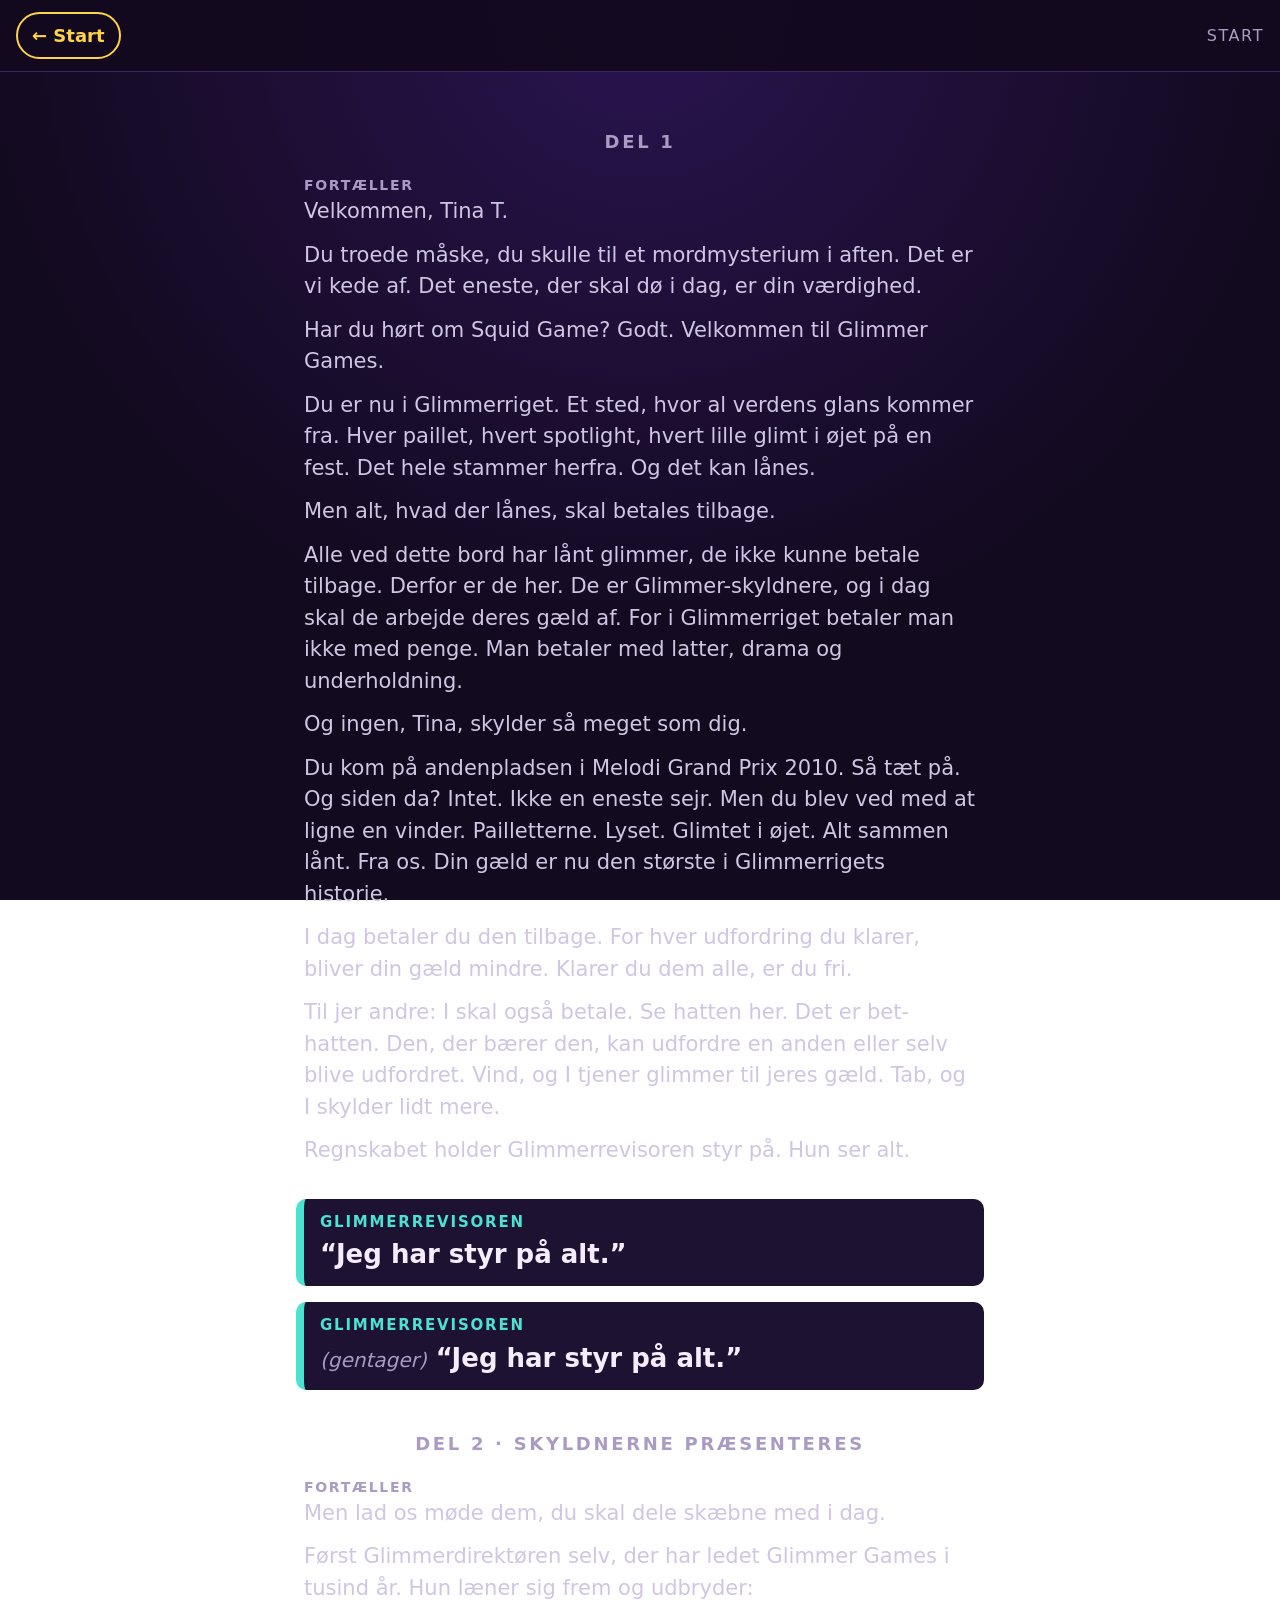
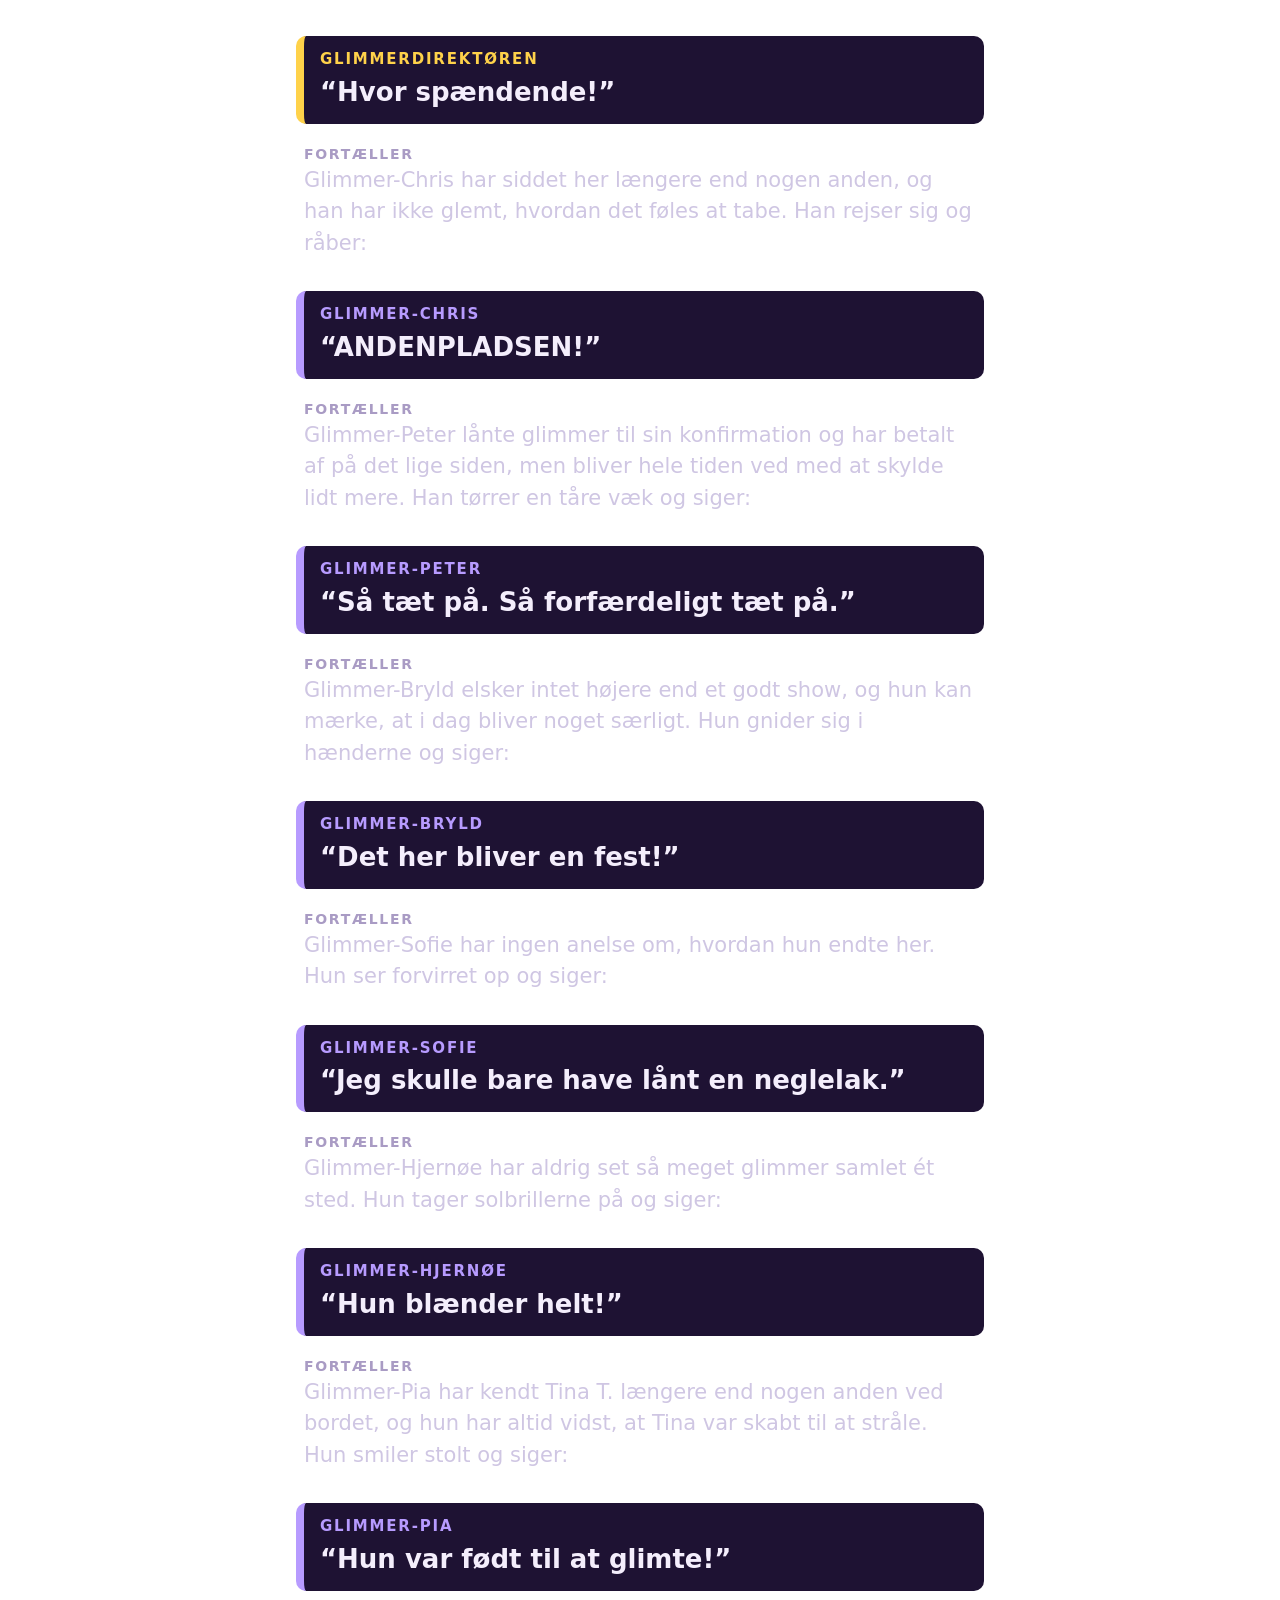
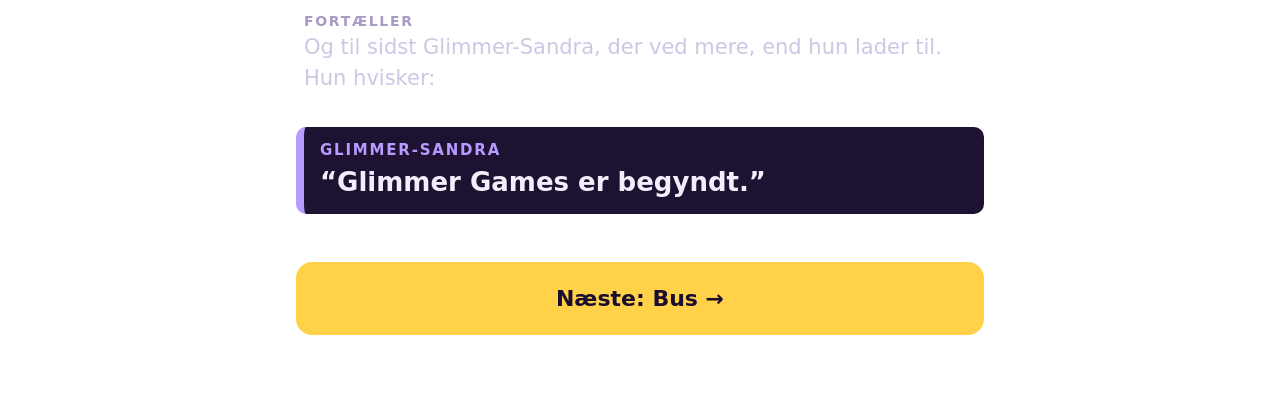
==== start.html @ f4521dcf "First draft layout" ====
<!doctype html>
<html lang="da">
<head>
<meta charset="utf-8">
<meta name="viewport" content="width=device-width, initial-scale=1">
<title>Start – Glimmer Games</title>
<link rel="stylesheet" href="style.css">
</head>
<body>
<div class="topbar"><a href="index.html">← Start</a><span>Start</span></div>
<main>
  <h2>Del 1</h2>

  <div class="narrator">
    <span class="who">Fortæller</span>
    <p>Velkommen, Tina T.</p>
    <p>Du troede måske, du skulle til et mordmysterium i aften. Det er vi kede af. Det eneste, der skal dø i dag, er din værdighed.</p>
    <p>Har du hørt om Squid Game? Godt. Velkommen til Glimmer Games.</p>
    <p>Du er nu i Glimmerriget. Et sted, hvor al verdens glans kommer fra. Hver paillet, hvert spotlight, hvert lille glimt i øjet på en fest. Det hele stammer herfra. Og det kan lånes.</p>
    <p>Men alt, hvad der lånes, skal betales tilbage.</p>
    <p>Alle ved dette bord har lånt glimmer, de ikke kunne betale tilbage. Derfor er de her. De er Glimmer-skyldnere, og i dag skal de arbejde deres gæld af. For i Glimmerriget betaler man ikke med penge. Man betaler med latter, drama og underholdning.</p>
    <p>Og ingen, Tina, skylder så meget som dig.</p>
    <p>Du kom på andenpladsen i Melodi Grand Prix 2010. Så tæt på. Og siden da? Intet. Ikke en eneste sejr. Men du blev ved med at ligne en vinder. Pailletterne. Lyset. Glimtet i øjet. Alt sammen lånt. Fra os. Din gæld er nu den største i Glimmerrigets historie.</p>
    <p>I dag betaler du den tilbage. For hver udfordring du klarer, bliver din gæld mindre. Klarer du dem alle, er du fri.</p>
    <p>Til jer andre: I skal også betale. Se hatten her. Det er bet-hatten. Den, der bærer den, kan udfordre en anden eller selv blive udfordret. Vind, og I tjener glimmer til jeres gæld. Tab, og I skylder lidt mere.</p>
    <p>Regnskabet holder Glimmerrevisoren styr på. Hun ser alt.</p>
  </div>

  <div class="line revisor">
    <span class="who">Glimmerrevisoren</span>
    <p>“Jeg har styr på alt.”</p>
  </div>
  <div class="line revisor">
    <span class="who">Glimmerrevisoren</span>
    <p><span class="dir">(gentager)</span> “Jeg har styr på alt.”</p>
  </div>

  <h2>Del 2 · Skyldnerne præsenteres</h2>

  <div class="narrator">
    <span class="who">Fortæller</span>
    <p>Men lad os møde dem, du skal dele skæbne med i dag.</p>
    <p>Først Glimmerdirektøren selv, der har ledet Glimmer Games i tusind år. Hun læner sig frem og udbryder:</p>
  </div>
  <div class="line direktor"><span class="who">Glimmerdirektøren</span><p>“Hvor spændende!”</p></div>

  <div class="narrator">
    <span class="who">Fortæller</span>
    <p>Glimmer-Chris har siddet her længere end nogen anden, og han har ikke glemt, hvordan det føles at tabe. Han rejser sig og råber:</p>
  </div>
  <div class="line guest"><span class="who">Glimmer-Chris</span><p>“ANDENPLADSEN!”</p></div>

  <div class="narrator">
    <span class="who">Fortæller</span>
    <p>Glimmer-Peter lånte glimmer til sin konfirmation og har betalt af på det lige siden, men bliver hele tiden ved med at skylde lidt mere. Han tørrer en tåre væk og siger:</p>
  </div>
  <div class="line guest"><span class="who">Glimmer-Peter</span><p>“Så tæt på. Så forfærdeligt tæt på.”</p></div>

  <div class="narrator">
    <span class="who">Fortæller</span>
    <p>Glimmer-Bryld elsker intet højere end et godt show, og hun kan mærke, at i dag bliver noget særligt. Hun gnider sig i hænderne og siger:</p>
  </div>
  <div class="line guest"><span class="who">Glimmer-Bryld</span><p>“Det her bliver en fest!”</p></div>

  <div class="narrator">
    <span class="who">Fortæller</span>
    <p>Glimmer-Sofie har ingen anelse om, hvordan hun endte her. Hun ser forvirret op og siger:</p>
  </div>
  <div class="line guest"><span class="who">Glimmer-Sofie</span><p>“Jeg skulle bare have lånt en neglelak.”</p></div>

  <div class="narrator">
    <span class="who">Fortæller</span>
    <p>Glimmer-Hjernøe har aldrig set så meget glimmer samlet ét sted. Hun tager solbrillerne på og siger:</p>
  </div>
  <div class="line guest"><span class="who">Glimmer-Hjernøe</span><p>“Hun blænder helt!”</p></div>

  <div class="narrator">
    <span class="who">Fortæller</span>
    <p>Glimmer-Pia har kendt Tina T. længere end nogen anden ved bordet, og hun har altid vidst, at Tina var skabt til at stråle. Hun smiler stolt og siger:</p>
  </div>
  <div class="line guest"><span class="who">Glimmer-Pia</span><p>“Hun var født til at glimte!”</p></div>

  <div class="narrator">
    <span class="who">Fortæller</span>
    <p>Og til sidst Glimmer-Sandra, der ved mere, end hun lader til. Hun hvisker:</p>
  </div>
  <div class="line guest"><span class="who">Glimmer-Sandra</span><p>“Glimmer Games er begyndt.”</p></div>

  <a class="next" href="bus.html">Næste: Bus →</a>
</main>
</body>
</html>
---- style.css ----
:root {
  --bg: #120a1f;
  --card: #1e1233;
  --text: #f4eefc;
  --muted: #a99bc4;
  --narrator: #cfc6e3;
  --direktor: #ffd24a;
  --revisor: #4be3d0;
  --glitch: #ff4fd8;
  --guest: #b79bff;
}
* { box-sizing: border-box; }
html { -webkit-text-size-adjust: 100%; }
body {
  margin: 0;
  background: radial-gradient(circle at top, #2a1450 0, var(--bg) 60%) fixed;
  color: var(--text);
  font-family: system-ui, -apple-system, "Segoe UI", Roboto, sans-serif;
  font-size: 22px;
  line-height: 1.5;
}
.topbar {
  position: sticky; top: 0; z-index: 10;
  display: flex; justify-content: space-between; align-items: center;
  padding: 12px 16px;
  background: rgba(18, 10, 31, .95);
  border-bottom: 1px solid #3a2560;
}
.topbar a {
  color: var(--direktor); text-decoration: none; font-weight: 700;
  padding: 8px 14px; border: 2px solid var(--direktor); border-radius: 999px;
  font-size: 18px;
}
.topbar span { color: var(--muted); font-size: 16px; text-transform: uppercase; letter-spacing: .1em; }
main { max-width: 720px; margin: 0 auto; padding: 16px 16px 80px; }
h1 { font-size: 34px; text-align: center; margin: 24px 0 8px; color: var(--direktor); }
h2 {
  font-size: 18px; text-transform: uppercase; letter-spacing: .15em;
  color: var(--muted); margin: 40px 0 12px; text-align: center;
}
.sub { text-align: center; color: var(--muted); margin: 0 0 28px; }

/* Index menu */
.menu { display: grid; gap: 16px; margin-top: 24px; }
.menu a {
  display: block; padding: 28px 20px; text-align: center; text-decoration: none;
  font-size: 30px; font-weight: 800; letter-spacing: .05em; text-transform: uppercase;
  color: #1a0d2e; background: linear-gradient(135deg, #ffd24a, #ff9ae8);
  border-radius: 18px;
}
.menu a small { display: block; font-size: 15px; font-weight: 500; letter-spacing: 0; text-transform: none; opacity: .75; }

/* Dialogue */
.line { margin: 16px 0; padding: 12px 16px; border-left: 8px solid; border-radius: 10px; background: var(--card); }
.line .who { display: block; font-size: 15px; font-weight: 800; text-transform: uppercase; letter-spacing: .12em; margin-bottom: 2px; }
.line p { margin: 0; font-size: 26px; font-weight: 600; }
.dir { color: var(--muted); font-style: italic; font-size: 20px; font-weight: 400; }
.direktor { border-color: var(--direktor); } .direktor .who { color: var(--direktor); }
.revisor { border-color: var(--revisor); } .revisor .who { color: var(--revisor); }
.glitch { border-color: var(--glitch); } .glitch .who { color: var(--glitch); }
.glitch p { font-family: "Courier New", monospace; }
.guest { border-color: var(--guest); } .guest .who { color: var(--guest); }

.narrator { margin: 16px 0; padding: 4px 8px; color: var(--narrator); }
.narrator .who { display: block; font-size: 14px; font-weight: 700; text-transform: uppercase; letter-spacing: .12em; color: var(--muted); }
.narrator p { margin: 0 0 12px; font-size: 21px; font-weight: 400; }

.next { display: block; margin-top: 48px; padding: 20px; text-align: center; text-decoration: none; font-size: 22px; font-weight: 800; color: #1a0d2e; background: var(--direktor); border-radius: 16px; }
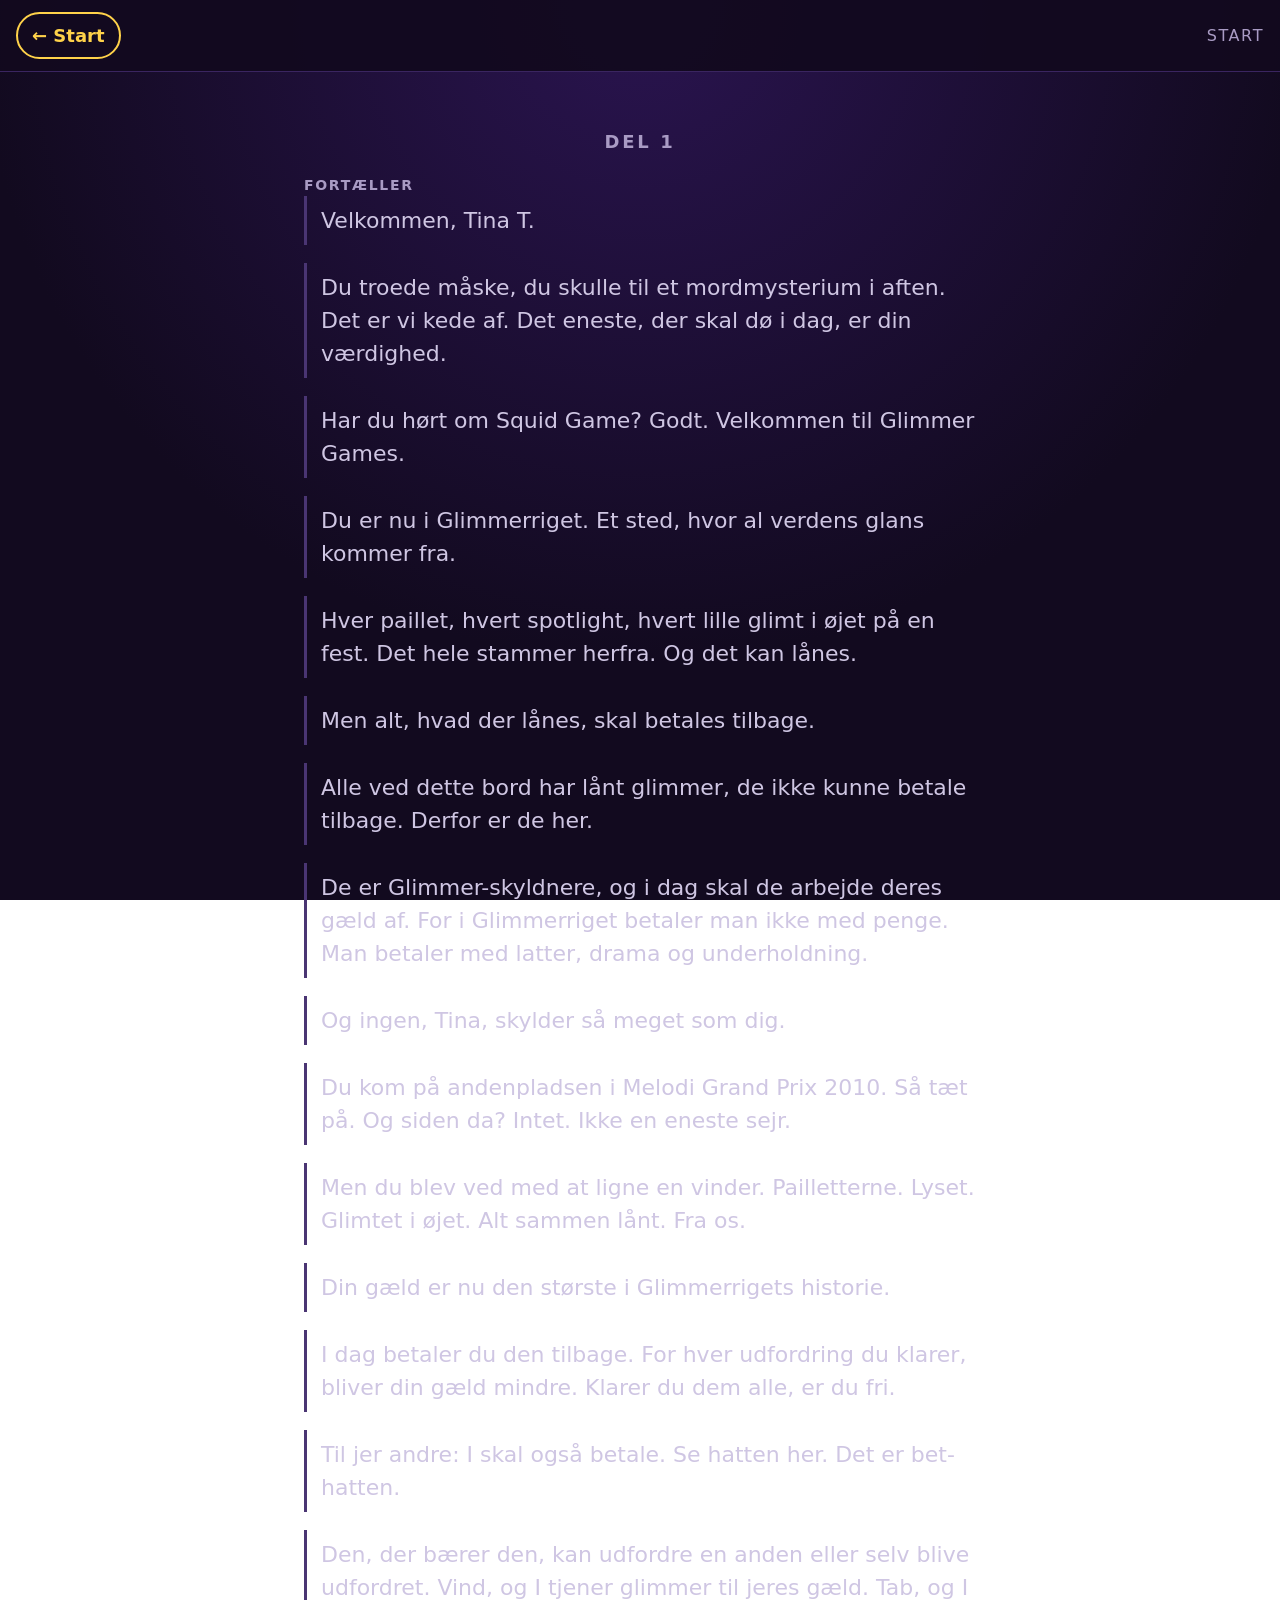
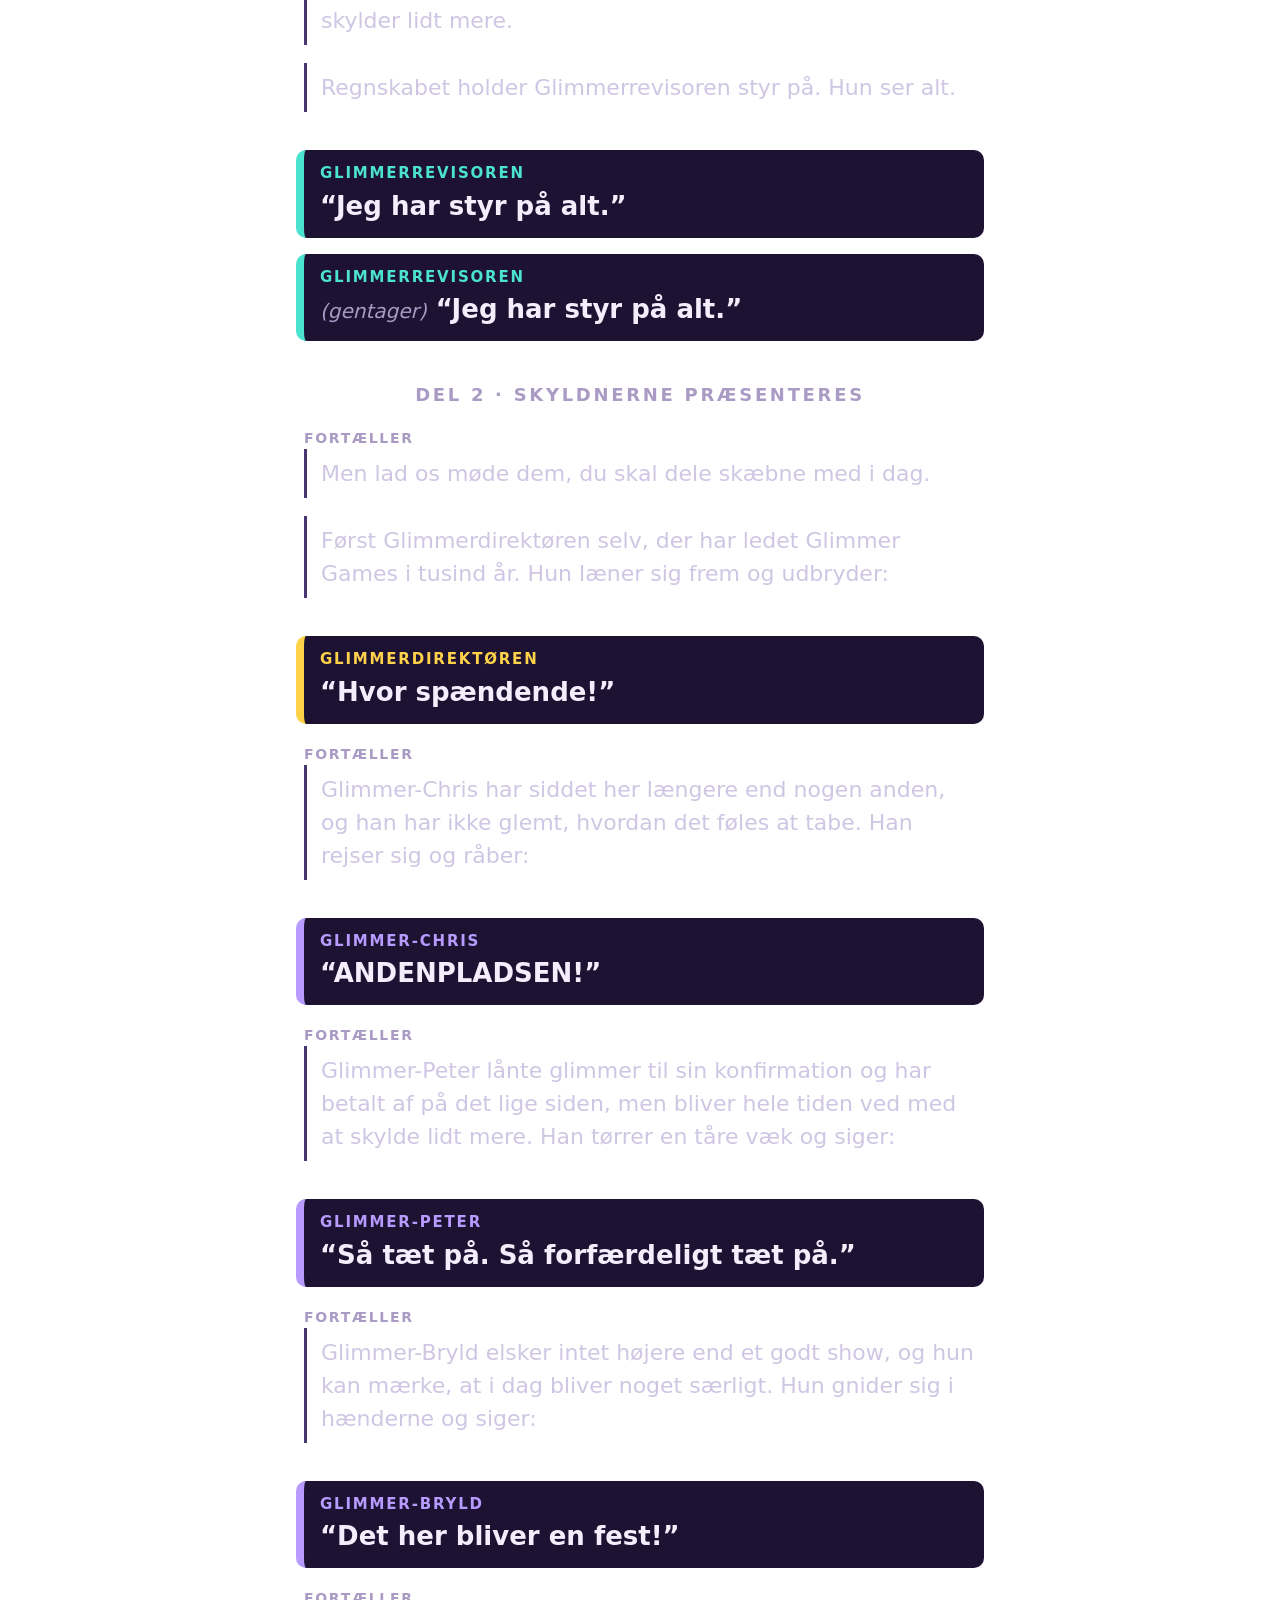
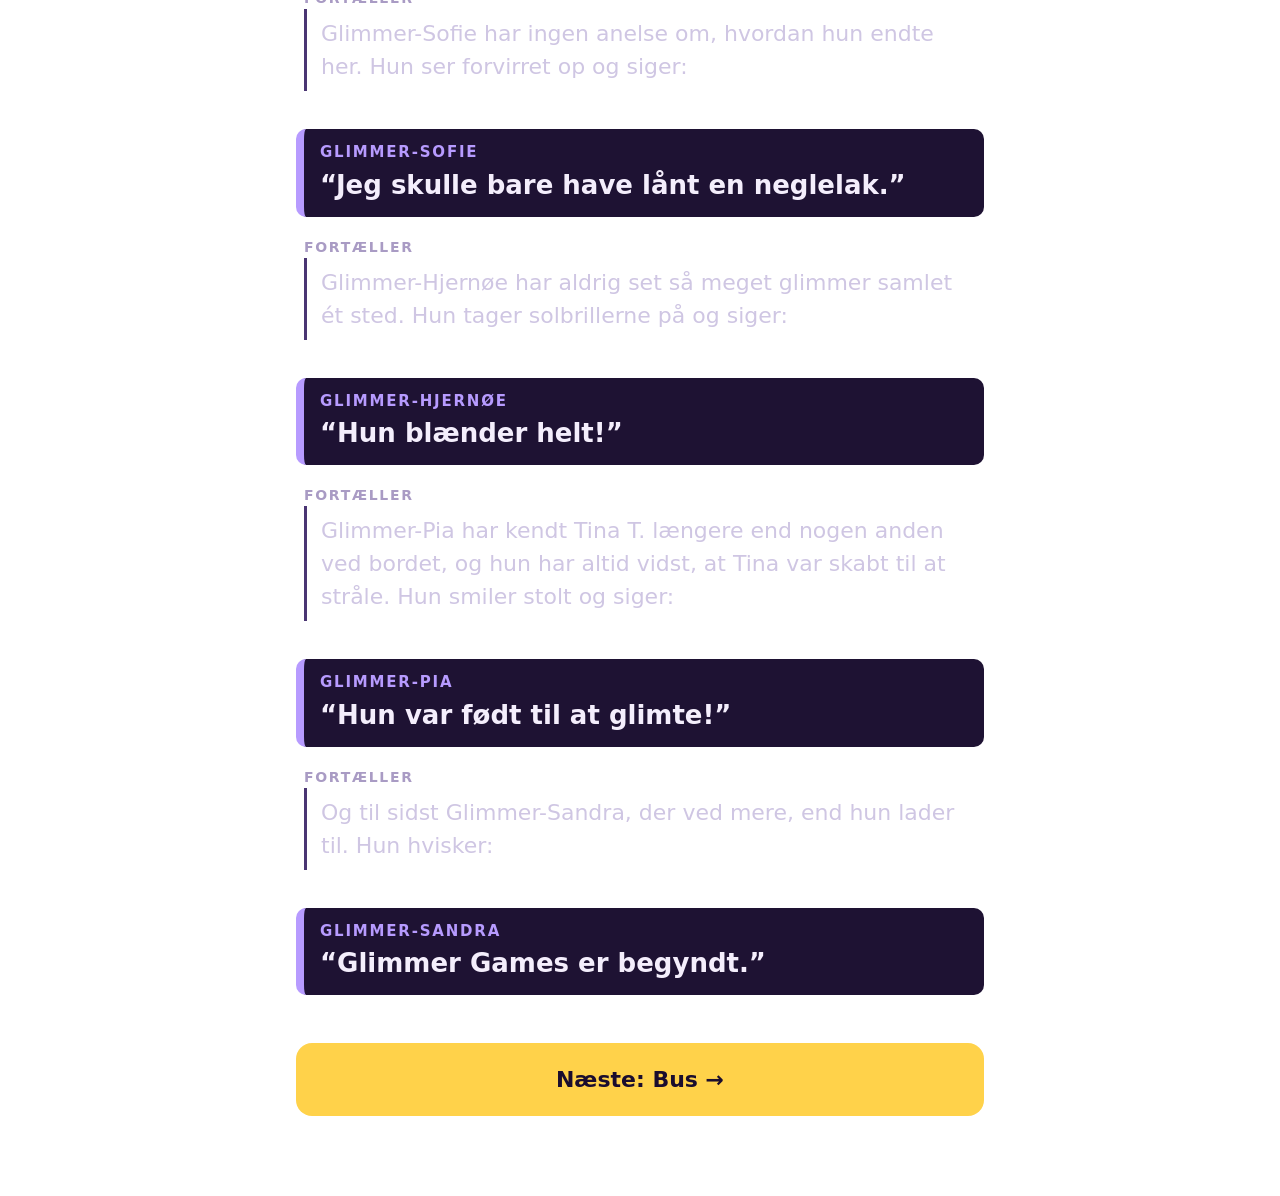
==== commit d4906ba4: "Dividing narrator up for easier readability" ====
--- a/start.html
+++ b/start.html
@@ -16,13 +16,18 @@
     <p>Velkommen, Tina T.</p>
     <p>Du troede måske, du skulle til et mordmysterium i aften. Det er vi kede af. Det eneste, der skal dø i dag, er din værdighed.</p>
     <p>Har du hørt om Squid Game? Godt. Velkommen til Glimmer Games.</p>
-    <p>Du er nu i Glimmerriget. Et sted, hvor al verdens glans kommer fra. Hver paillet, hvert spotlight, hvert lille glimt i øjet på en fest. Det hele stammer herfra. Og det kan lånes.</p>
+    <p>Du er nu i Glimmerriget. Et sted, hvor al verdens glans kommer fra.</p>
+    <p>Hver paillet, hvert spotlight, hvert lille glimt i øjet på en fest. Det hele stammer herfra. Og det kan lånes.</p>
     <p>Men alt, hvad der lånes, skal betales tilbage.</p>
-    <p>Alle ved dette bord har lånt glimmer, de ikke kunne betale tilbage. Derfor er de her. De er Glimmer-skyldnere, og i dag skal de arbejde deres gæld af. For i Glimmerriget betaler man ikke med penge. Man betaler med latter, drama og underholdning.</p>
+    <p>Alle ved dette bord har lånt glimmer, de ikke kunne betale tilbage. Derfor er de her.</p>
+    <p>De er Glimmer-skyldnere, og i dag skal de arbejde deres gæld af. For i Glimmerriget betaler man ikke med penge. Man betaler med latter, drama og underholdning.</p>
     <p>Og ingen, Tina, skylder så meget som dig.</p>
-    <p>Du kom på andenpladsen i Melodi Grand Prix 2010. Så tæt på. Og siden da? Intet. Ikke en eneste sejr. Men du blev ved med at ligne en vinder. Pailletterne. Lyset. Glimtet i øjet. Alt sammen lånt. Fra os. Din gæld er nu den største i Glimmerrigets historie.</p>
+    <p>Du kom på andenpladsen i Melodi Grand Prix 2010. Så tæt på. Og siden da? Intet. Ikke en eneste sejr.</p>
+    <p>Men du blev ved med at ligne en vinder. Pailletterne. Lyset. Glimtet i øjet. Alt sammen lånt. Fra os.</p>
+    <p>Din gæld er nu den største i Glimmerrigets historie.</p>
     <p>I dag betaler du den tilbage. For hver udfordring du klarer, bliver din gæld mindre. Klarer du dem alle, er du fri.</p>
-    <p>Til jer andre: I skal også betale. Se hatten her. Det er bet-hatten. Den, der bærer den, kan udfordre en anden eller selv blive udfordret. Vind, og I tjener glimmer til jeres gæld. Tab, og I skylder lidt mere.</p>
+    <p>Til jer andre: I skal også betale. Se hatten her. Det er bet-hatten.</p>
+    <p>Den, der bærer den, kan udfordre en anden eller selv blive udfordret. Vind, og I tjener glimmer til jeres gæld. Tab, og I skylder lidt mere.</p>
     <p>Regnskabet holder Glimmerrevisoren styr på. Hun ser alt.</p>
   </div>
 
--- a/style.css
+++ b/style.css
@@ -63,6 +63,10 @@
 
 .narrator { margin: 16px 0; padding: 4px 8px; color: var(--narrator); }
 .narrator .who { display: block; font-size: 14px; font-weight: 700; text-transform: uppercase; letter-spacing: .12em; color: var(--muted); }
-.narrator p { margin: 0 0 12px; font-size: 21px; font-weight: 400; }
+.narrator p {
+  margin: 0 0 18px; padding: 8px 0 8px 14px;
+  border-left: 3px solid #4a3573;
+  font-size: 22px; font-weight: 400;
+}
 
 .next { display: block; margin-top: 48px; padding: 20px; text-align: center; text-decoration: none; font-size: 22px; font-weight: 800; color: #1a0d2e; background: var(--direktor); border-radius: 16px; }
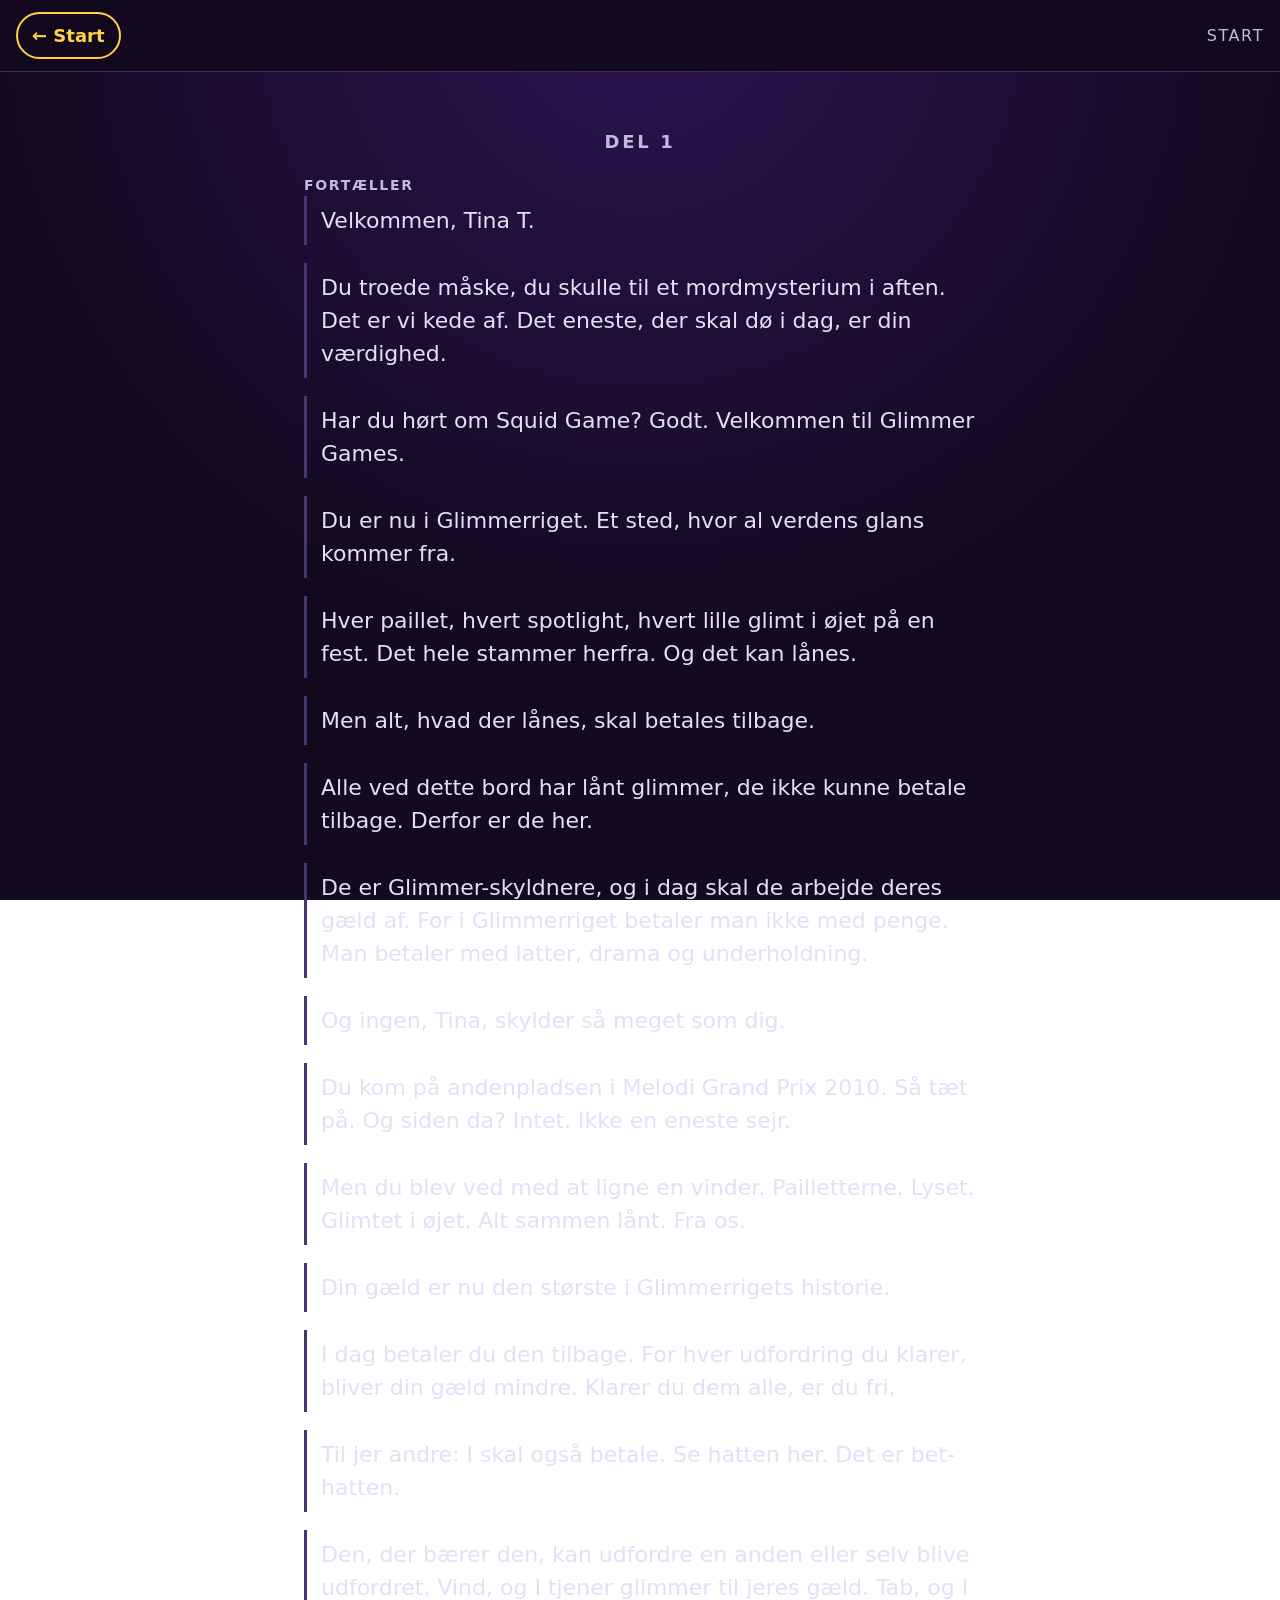
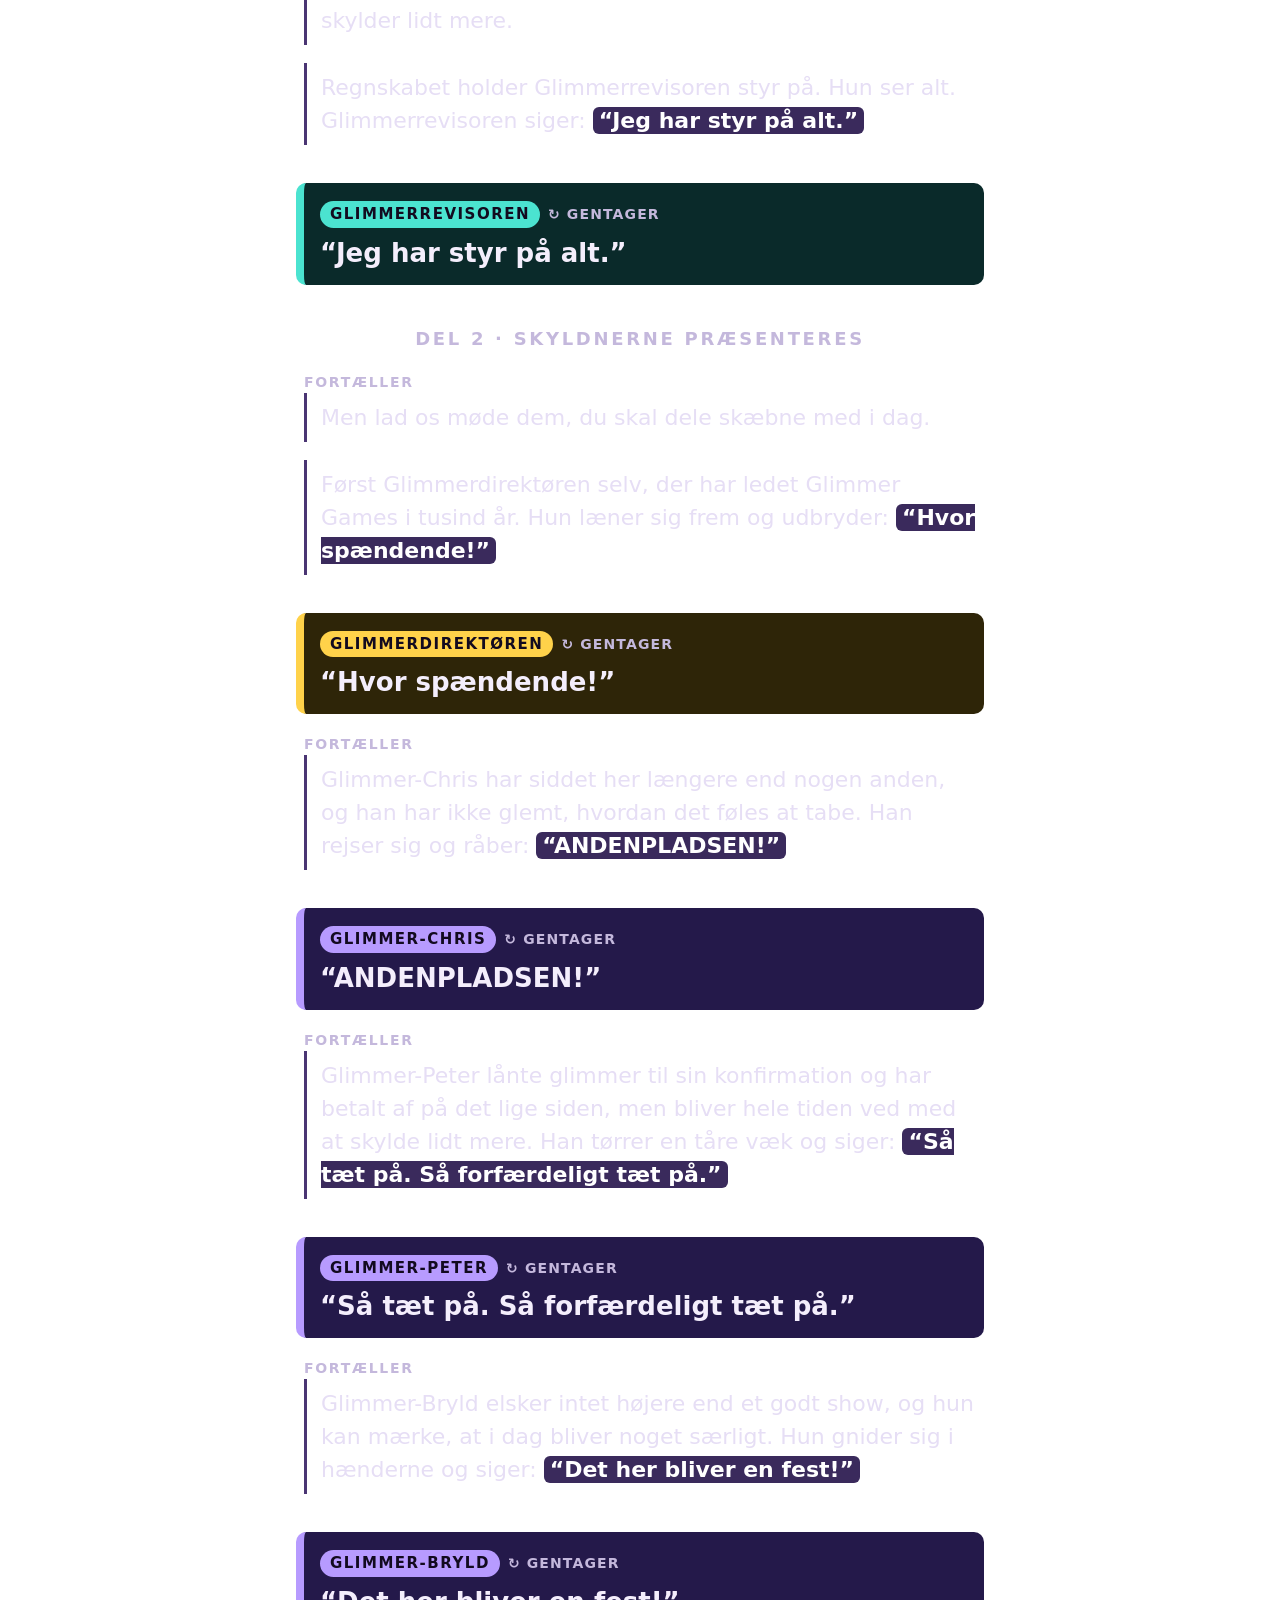
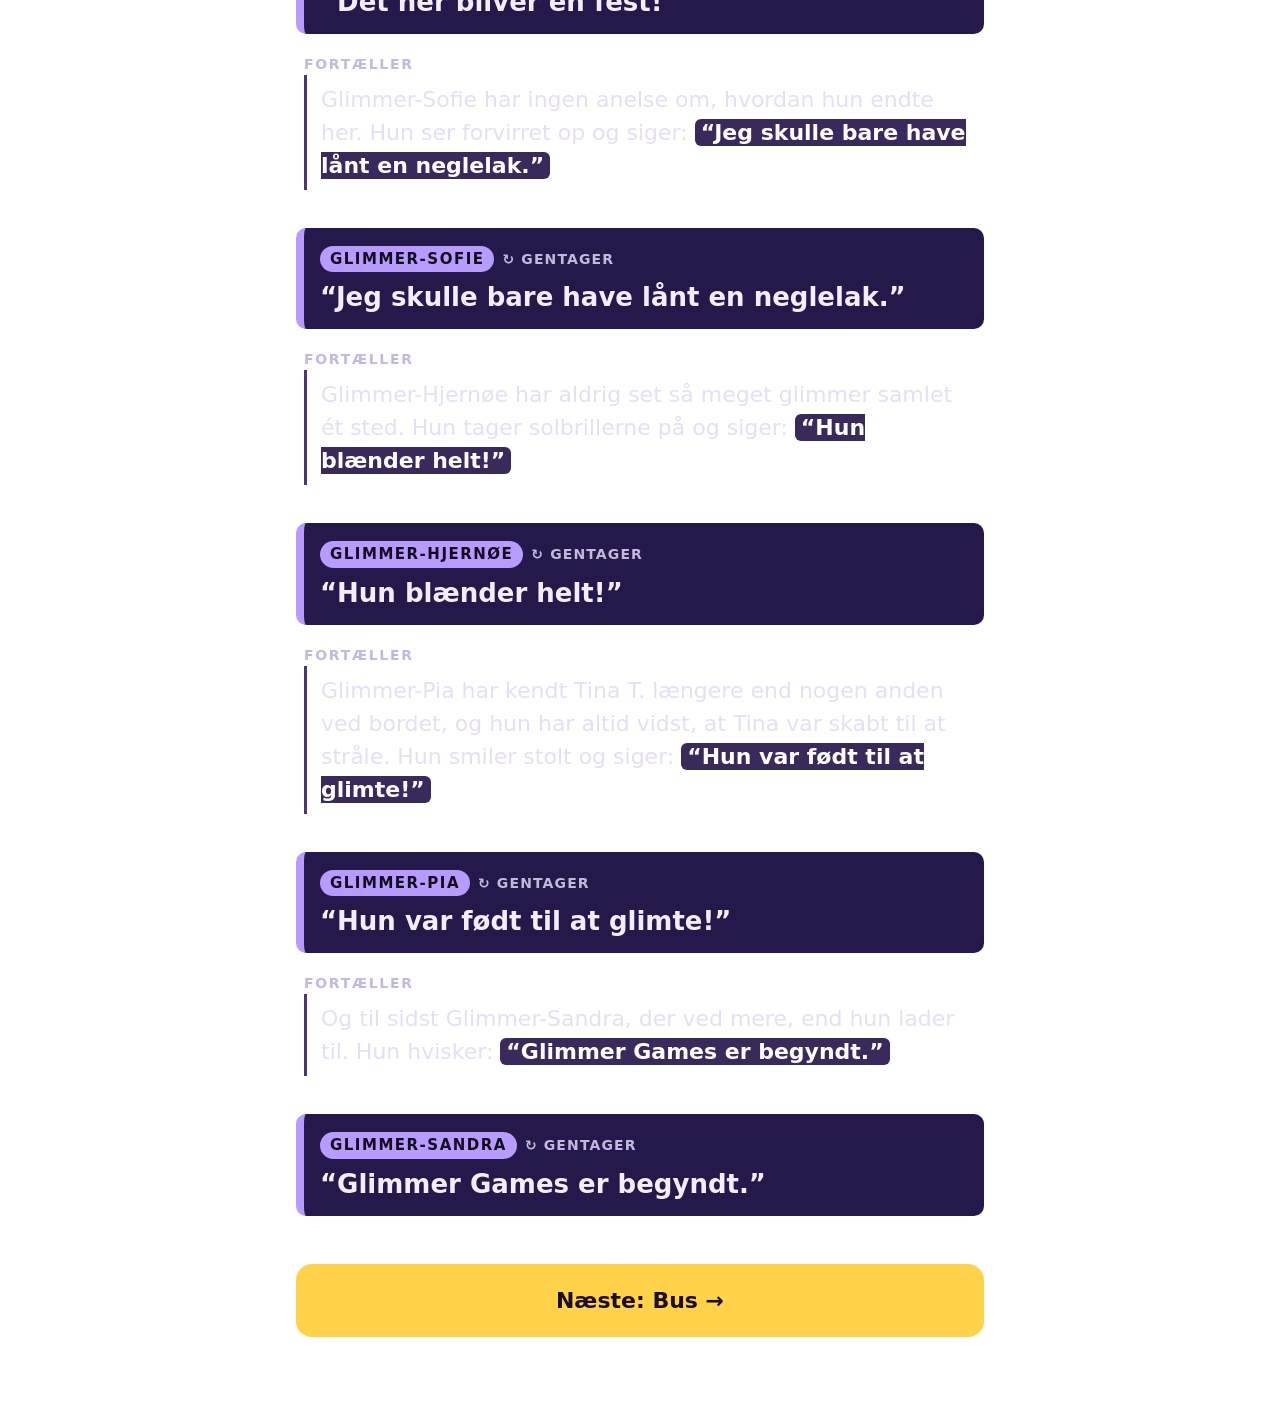
==== commit 6a1ebb7a: "Show narrator line first, then character repeating it Co-Authored-By: Claude Sonnet 5.5 <noreply@ant" ====
--- a/start.html
+++ b/start.html
@@ -28,16 +28,12 @@
     <p>I dag betaler du den tilbage. For hver udfordring du klarer, bliver din gæld mindre. Klarer du dem alle, er du fri.</p>
     <p>Til jer andre: I skal også betale. Se hatten her. Det er bet-hatten.</p>
     <p>Den, der bærer den, kan udfordre en anden eller selv blive udfordret. Vind, og I tjener glimmer til jeres gæld. Tab, og I skylder lidt mere.</p>
-    <p>Regnskabet holder Glimmerrevisoren styr på. Hun ser alt.</p>
+    <p>Regnskabet holder Glimmerrevisoren styr på. Hun ser alt. Glimmerrevisoren siger: <span class="q">“Jeg har styr på alt.”</span></p>
   </div>
 
   <div class="line revisor">
-    <span class="who">Glimmerrevisoren</span>
+    <span class="who">Glimmerrevisoren</span><span class="echo">↻ gentager</span>
     <p>“Jeg har styr på alt.”</p>
-  </div>
-  <div class="line revisor">
-    <span class="who">Glimmerrevisoren</span>
-    <p><span class="dir">(gentager)</span> “Jeg har styr på alt.”</p>
   </div>
 
   <h2>Del 2 · Skyldnerne præsenteres</h2>
@@ -45,51 +41,51 @@
   <div class="narrator">
     <span class="who">Fortæller</span>
     <p>Men lad os møde dem, du skal dele skæbne med i dag.</p>
-    <p>Først Glimmerdirektøren selv, der har ledet Glimmer Games i tusind år. Hun læner sig frem og udbryder:</p>
+    <p>Først Glimmerdirektøren selv, der har ledet Glimmer Games i tusind år. Hun læner sig frem og udbryder: <span class="q">“Hvor spændende!”</span></p>
   </div>
-  <div class="line direktor"><span class="who">Glimmerdirektøren</span><p>“Hvor spændende!”</p></div>
+  <div class="line direktor"><span class="who">Glimmerdirektøren</span><span class="echo">↻ gentager</span><p>“Hvor spændende!”</p></div>
 
   <div class="narrator">
     <span class="who">Fortæller</span>
-    <p>Glimmer-Chris har siddet her længere end nogen anden, og han har ikke glemt, hvordan det føles at tabe. Han rejser sig og råber:</p>
+    <p>Glimmer-Chris har siddet her længere end nogen anden, og han har ikke glemt, hvordan det føles at tabe. Han rejser sig og råber: <span class="q">“ANDENPLADSEN!”</span></p>
   </div>
-  <div class="line guest"><span class="who">Glimmer-Chris</span><p>“ANDENPLADSEN!”</p></div>
+  <div class="line guest"><span class="who">Glimmer-Chris</span><span class="echo">↻ gentager</span><p>“ANDENPLADSEN!”</p></div>
 
   <div class="narrator">
     <span class="who">Fortæller</span>
-    <p>Glimmer-Peter lånte glimmer til sin konfirmation og har betalt af på det lige siden, men bliver hele tiden ved med at skylde lidt mere. Han tørrer en tåre væk og siger:</p>
+    <p>Glimmer-Peter lånte glimmer til sin konfirmation og har betalt af på det lige siden, men bliver hele tiden ved med at skylde lidt mere. Han tørrer en tåre væk og siger: <span class="q">“Så tæt på. Så forfærdeligt tæt på.”</span></p>
   </div>
-  <div class="line guest"><span class="who">Glimmer-Peter</span><p>“Så tæt på. Så forfærdeligt tæt på.”</p></div>
+  <div class="line guest"><span class="who">Glimmer-Peter</span><span class="echo">↻ gentager</span><p>“Så tæt på. Så forfærdeligt tæt på.”</p></div>
 
   <div class="narrator">
     <span class="who">Fortæller</span>
-    <p>Glimmer-Bryld elsker intet højere end et godt show, og hun kan mærke, at i dag bliver noget særligt. Hun gnider sig i hænderne og siger:</p>
+    <p>Glimmer-Bryld elsker intet højere end et godt show, og hun kan mærke, at i dag bliver noget særligt. Hun gnider sig i hænderne og siger: <span class="q">“Det her bliver en fest!”</span></p>
   </div>
-  <div class="line guest"><span class="who">Glimmer-Bryld</span><p>“Det her bliver en fest!”</p></div>
+  <div class="line guest"><span class="who">Glimmer-Bryld</span><span class="echo">↻ gentager</span><p>“Det her bliver en fest!”</p></div>
 
   <div class="narrator">
     <span class="who">Fortæller</span>
-    <p>Glimmer-Sofie har ingen anelse om, hvordan hun endte her. Hun ser forvirret op og siger:</p>
+    <p>Glimmer-Sofie har ingen anelse om, hvordan hun endte her. Hun ser forvirret op og siger: <span class="q">“Jeg skulle bare have lånt en neglelak.”</span></p>
   </div>
-  <div class="line guest"><span class="who">Glimmer-Sofie</span><p>“Jeg skulle bare have lånt en neglelak.”</p></div>
+  <div class="line guest"><span class="who">Glimmer-Sofie</span><span class="echo">↻ gentager</span><p>“Jeg skulle bare have lånt en neglelak.”</p></div>
 
   <div class="narrator">
     <span class="who">Fortæller</span>
-    <p>Glimmer-Hjernøe har aldrig set så meget glimmer samlet ét sted. Hun tager solbrillerne på og siger:</p>
+    <p>Glimmer-Hjernøe har aldrig set så meget glimmer samlet ét sted. Hun tager solbrillerne på og siger: <span class="q">“Hun blænder helt!”</span></p>
   </div>
-  <div class="line guest"><span class="who">Glimmer-Hjernøe</span><p>“Hun blænder helt!”</p></div>
+  <div class="line guest"><span class="who">Glimmer-Hjernøe</span><span class="echo">↻ gentager</span><p>“Hun blænder helt!”</p></div>
 
   <div class="narrator">
     <span class="who">Fortæller</span>
-    <p>Glimmer-Pia har kendt Tina T. længere end nogen anden ved bordet, og hun har altid vidst, at Tina var skabt til at stråle. Hun smiler stolt og siger:</p>
+    <p>Glimmer-Pia har kendt Tina T. længere end nogen anden ved bordet, og hun har altid vidst, at Tina var skabt til at stråle. Hun smiler stolt og siger: <span class="q">“Hun var født til at glimte!”</span></p>
   </div>
-  <div class="line guest"><span class="who">Glimmer-Pia</span><p>“Hun var født til at glimte!”</p></div>
+  <div class="line guest"><span class="who">Glimmer-Pia</span><span class="echo">↻ gentager</span><p>“Hun var født til at glimte!”</p></div>
 
   <div class="narrator">
     <span class="who">Fortæller</span>
-    <p>Og til sidst Glimmer-Sandra, der ved mere, end hun lader til. Hun hvisker:</p>
+    <p>Og til sidst Glimmer-Sandra, der ved mere, end hun lader til. Hun hvisker: <span class="q">“Glimmer Games er begyndt.”</span></p>
   </div>
-  <div class="line guest"><span class="who">Glimmer-Sandra</span><p>“Glimmer Games er begyndt.”</p></div>
+  <div class="line guest"><span class="who">Glimmer-Sandra</span><span class="echo">↻ gentager</span><p>“Glimmer Games er begyndt.”</p></div>
 
   <a class="next" href="bus.html">Næste: Bus →</a>
 </main>
--- a/style.css
+++ b/style.css
@@ -1,9 +1,13 @@
 :root {
   --bg: #120a1f;
   --card: #1e1233;
+  --direktor-bg: #2e2508;
+  --revisor-bg: #0a2a2a;
+  --glitch-bg: #33112c;
+  --guest-bg: #24194a;
   --text: #f4eefc;
-  --muted: #a99bc4;
-  --narrator: #cfc6e3;
+  --muted: #c4b8dc;
+  --narrator: #e6def5;
   --direktor: #ffd24a;
   --revisor: #4be3d0;
   --glitch: #ff4fd8;
@@ -52,14 +56,14 @@
 
 /* Dialogue */
 .line { margin: 16px 0; padding: 12px 16px; border-left: 8px solid; border-radius: 10px; background: var(--card); }
-.line .who { display: block; font-size: 15px; font-weight: 800; text-transform: uppercase; letter-spacing: .12em; margin-bottom: 2px; }
+.line .who { display: inline-block; font-size: 15px; font-weight: 800; text-transform: uppercase; letter-spacing: .1em; margin-bottom: 6px; padding: 2px 10px; border-radius: 999px; color: #120a1f !important; }
 .line p { margin: 0; font-size: 26px; font-weight: 600; }
 .dir { color: var(--muted); font-style: italic; font-size: 20px; font-weight: 400; }
-.direktor { border-color: var(--direktor); } .direktor .who { color: var(--direktor); }
-.revisor { border-color: var(--revisor); } .revisor .who { color: var(--revisor); }
-.glitch { border-color: var(--glitch); } .glitch .who { color: var(--glitch); }
+.direktor { border-color: var(--direktor); background: var(--direktor-bg); } .direktor .who { background: var(--direktor); }
+.revisor { border-color: var(--revisor); background: var(--revisor-bg); } .revisor .who { background: var(--revisor); }
+.glitch { border-color: var(--glitch); background: var(--glitch-bg); } .glitch .who { background: var(--glitch); }
 .glitch p { font-family: "Courier New", monospace; }
-.guest { border-color: var(--guest); } .guest .who { color: var(--guest); }
+.guest { border-color: var(--guest); background: var(--guest-bg); } .guest .who { background: var(--guest); }
 
 .narrator { margin: 16px 0; padding: 4px 8px; color: var(--narrator); }
 .narrator .who { display: block; font-size: 14px; font-weight: 700; text-transform: uppercase; letter-spacing: .12em; color: var(--muted); }
@@ -70,3 +74,7 @@
 }
 
 .next { display: block; margin-top: 48px; padding: 20px; text-align: center; text-decoration: none; font-size: 22px; font-weight: 800; color: #1a0d2e; background: var(--direktor); border-radius: 16px; }
+
+/* Narrator says it first, character repeats */
+.q { color: #fff; font-weight: 700; background: #3a2a5c; padding: 1px 6px; border-radius: 6px; }
+.echo { display: inline-block; margin-left: 8px; font-size: 14px; font-weight: 700; color: var(--muted); text-transform: uppercase; letter-spacing: .08em; }
